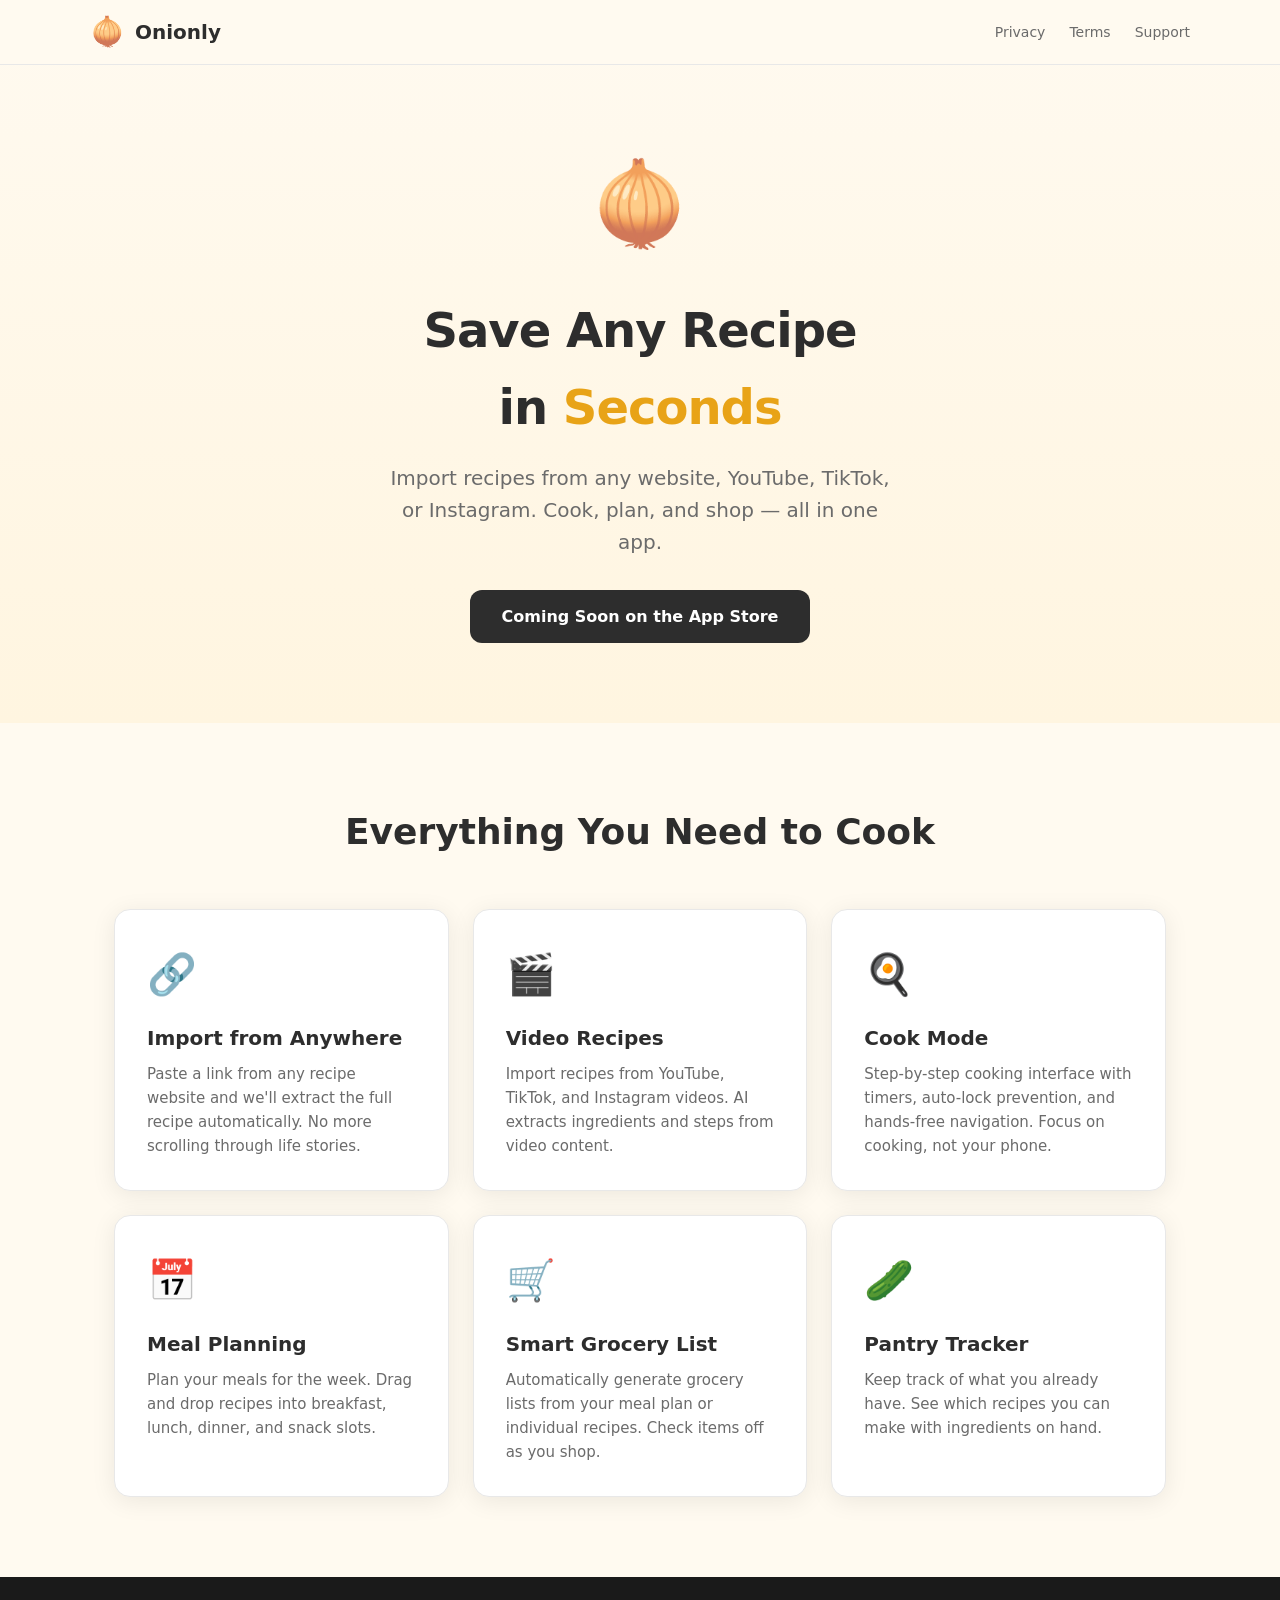
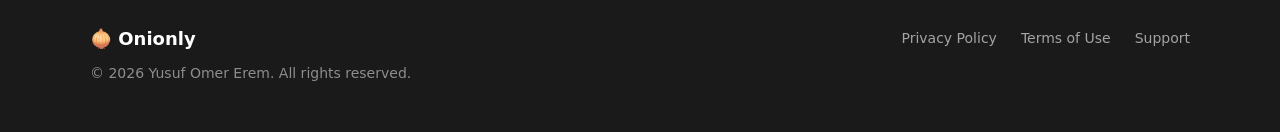
==== index.html @ fd92b1dc "Initial landing page with privacy policy, terms, and support Apple-compliant privacy policy and term" ====
<!DOCTYPE html>
<html lang="en">
<head>
    <meta charset="UTF-8">
    <meta name="viewport" content="width=device-width, initial-scale=1.0">
    <title>Onionly - Save Any Recipe in Seconds</title>
    <meta name="description" content="Import recipes from any website, YouTube, TikTok, or Instagram with one tap. Cook mode, meal planning, grocery lists, and more.">
    <link rel="stylesheet" href="css/style.css">
    <link rel="icon" href="data:image/svg+xml,<svg xmlns='http://www.w3.org/2000/svg' viewBox='0 0 100 100'><text y='.9em' font-size='90'>&#x1f9c5;</text></svg>">
</head>
<body>
    <nav class="nav">
        <div class="nav-inner">
            <a href="index.html" class="nav-brand">
                <span>&#x1f9c5;</span> Onionly
            </a>
            <ul class="nav-links">
                <li><a href="privacy.html">Privacy</a></li>
                <li><a href="terms.html">Terms</a></li>
                <li><a href="support.html">Support</a></li>
            </ul>
        </div>
    </nav>

    <section class="hero">
        <div class="hero-inner">
            <div class="hero-icon">&#x1f9c5;</div>
            <h1>Save Any Recipe<br>in <span class="accent">Seconds</span></h1>
            <p>Import recipes from any website, YouTube, TikTok, or Instagram. Cook, plan, and shop — all in one app.</p>
            <div class="badge-placeholder">Coming Soon on the App Store</div>
        </div>
    </section>

    <section class="features">
        <h2>Everything You Need to Cook</h2>
        <div class="features-grid">
            <div class="feature-card">
                <div class="feature-icon">&#x1f517;</div>
                <h3>Import from Anywhere</h3>
                <p>Paste a link from any recipe website and we'll extract the full recipe automatically. No more scrolling through life stories.</p>
            </div>
            <div class="feature-card">
                <div class="feature-icon">&#x1f3ac;</div>
                <h3>Video Recipes</h3>
                <p>Import recipes from YouTube, TikTok, and Instagram videos. AI extracts ingredients and steps from video content.</p>
            </div>
            <div class="feature-card">
                <div class="feature-icon">&#x1f373;</div>
                <h3>Cook Mode</h3>
                <p>Step-by-step cooking interface with timers, auto-lock prevention, and hands-free navigation. Focus on cooking, not your phone.</p>
            </div>
            <div class="feature-card">
                <div class="feature-icon">&#x1f4c5;</div>
                <h3>Meal Planning</h3>
                <p>Plan your meals for the week. Drag and drop recipes into breakfast, lunch, dinner, and snack slots.</p>
            </div>
            <div class="feature-card">
                <div class="feature-icon">&#x1f6d2;</div>
                <h3>Smart Grocery List</h3>
                <p>Automatically generate grocery lists from your meal plan or individual recipes. Check items off as you shop.</p>
            </div>
            <div class="feature-card">
                <div class="feature-icon">&#x1f952;</div>
                <h3>Pantry Tracker</h3>
                <p>Keep track of what you already have. See which recipes you can make with ingredients on hand.</p>
            </div>
        </div>
    </section>

    <footer class="footer">
        <div class="footer-inner">
            <div class="footer-brand">
                &#x1f9c5; Onionly
                <p>&copy; 2026 Yusuf Omer Erem. All rights reserved.</p>
            </div>
            <ul class="footer-links">
                <li><a href="privacy.html">Privacy Policy</a></li>
                <li><a href="terms.html">Terms of Use</a></li>
                <li><a href="support.html">Support</a></li>
            </ul>
        </div>
    </footer>
</body>
</html>
---- css/style.css ----
:root {
    --primary: #E8A317;
    --primary-dark: #C88B12;
    --primary-light: #F5C84C;
    --bg: #FFFAF0;
    --bg-dark: #1A1A1A;
    --text: #2D2D2D;
    --text-secondary: #6B6B6B;
    --text-light: #FFFFFF;
    --surface: #FFFFFF;
    --border: #E8E8E8;
    --radius: 16px;
    --shadow: 0 4px 24px rgba(0, 0, 0, 0.08);
}

* {
    margin: 0;
    padding: 0;
    box-sizing: border-box;
}

html {
    scroll-behavior: smooth;
}

body {
    font-family: -apple-system, 'SF Pro Rounded', 'SF Pro Display', system-ui, sans-serif;
    color: var(--text);
    background: var(--bg);
    line-height: 1.6;
    -webkit-font-smoothing: antialiased;
}

a {
    color: var(--primary-dark);
    text-decoration: none;
}

a:hover {
    text-decoration: underline;
}

/* Navigation */
.nav {
    position: fixed;
    top: 0;
    left: 0;
    right: 0;
    background: rgba(255, 250, 240, 0.9);
    backdrop-filter: blur(20px);
    -webkit-backdrop-filter: blur(20px);
    border-bottom: 1px solid var(--border);
    z-index: 100;
    padding: 0 24px;
}

.nav-inner {
    max-width: 1100px;
    margin: 0 auto;
    display: flex;
    align-items: center;
    justify-content: space-between;
    height: 64px;
}

.nav-brand {
    display: flex;
    align-items: center;
    gap: 10px;
    font-size: 20px;
    font-weight: 700;
    color: var(--text);
    text-decoration: none;
}

.nav-brand:hover {
    text-decoration: none;
}

.nav-brand span {
    font-size: 28px;
}

.nav-links {
    display: flex;
    gap: 24px;
    list-style: none;
}

.nav-links a {
    color: var(--text-secondary);
    font-size: 14px;
    font-weight: 500;
    transition: color 0.2s;
}

.nav-links a:hover {
    color: var(--primary-dark);
    text-decoration: none;
}

/* Hero */
.hero {
    padding: 140px 24px 80px;
    text-align: center;
    background: linear-gradient(180deg, var(--bg) 0%, #FFF5E0 100%);
}

.hero-inner {
    max-width: 700px;
    margin: 0 auto;
}

.hero-icon {
    font-size: 80px;
    margin-bottom: 24px;
}

.hero h1 {
    font-size: 48px;
    font-weight: 800;
    letter-spacing: -1px;
    margin-bottom: 16px;
    color: var(--text);
}

.hero h1 .accent {
    color: var(--primary);
}

.hero p {
    font-size: 20px;
    color: var(--text-secondary);
    max-width: 500px;
    margin: 0 auto 32px;
}

.app-store-badge {
    display: inline-block;
    transition: transform 0.2s;
}

.app-store-badge:hover {
    transform: scale(1.05);
}

.app-store-badge img {
    height: 54px;
}

.badge-placeholder {
    display: inline-block;
    padding: 14px 32px;
    background: var(--text);
    color: var(--text-light);
    border-radius: 12px;
    font-weight: 600;
    font-size: 16px;
}

/* Features */
.features {
    padding: 80px 24px;
    max-width: 1100px;
    margin: 0 auto;
}

.features h2 {
    text-align: center;
    font-size: 36px;
    font-weight: 700;
    margin-bottom: 48px;
}

.features-grid {
    display: grid;
    grid-template-columns: repeat(auto-fit, minmax(280px, 1fr));
    gap: 24px;
}

.feature-card {
    background: var(--surface);
    border: 1px solid var(--border);
    border-radius: var(--radius);
    padding: 32px;
    box-shadow: var(--shadow);
    transition: transform 0.2s;
}

.feature-card:hover {
    transform: translateY(-4px);
}

.feature-icon {
    font-size: 40px;
    margin-bottom: 16px;
}

.feature-card h3 {
    font-size: 20px;
    font-weight: 700;
    margin-bottom: 8px;
}

.feature-card p {
    color: var(--text-secondary);
    font-size: 15px;
}

/* Footer */
.footer {
    background: var(--bg-dark);
    color: var(--text-light);
    padding: 48px 24px;
}

.footer-inner {
    max-width: 1100px;
    margin: 0 auto;
    display: flex;
    justify-content: space-between;
    align-items: flex-start;
    flex-wrap: wrap;
    gap: 32px;
}

.footer-brand {
    font-size: 18px;
    font-weight: 700;
}

.footer-brand p {
    color: rgba(255, 255, 255, 0.5);
    font-size: 14px;
    font-weight: 400;
    margin-top: 8px;
}

.footer-links {
    display: flex;
    gap: 24px;
    list-style: none;
}

.footer-links a {
    color: rgba(255, 255, 255, 0.6);
    font-size: 14px;
    transition: color 0.2s;
}

.footer-links a:hover {
    color: white;
    text-decoration: none;
}

/* Legal pages */
.legal {
    padding: 120px 24px 80px;
    max-width: 760px;
    margin: 0 auto;
}

.legal h1 {
    font-size: 36px;
    font-weight: 700;
    margin-bottom: 8px;
}

.legal .updated {
    color: var(--text-secondary);
    font-size: 14px;
    margin-bottom: 40px;
}

.legal h2 {
    font-size: 22px;
    font-weight: 700;
    margin-top: 36px;
    margin-bottom: 12px;
}

.legal h3 {
    font-size: 18px;
    font-weight: 600;
    margin-top: 24px;
    margin-bottom: 8px;
}

.legal p, .legal li {
    color: var(--text-secondary);
    font-size: 15px;
    line-height: 1.7;
    margin-bottom: 12px;
}

.legal ul {
    padding-left: 24px;
    margin-bottom: 16px;
}

.legal li {
    margin-bottom: 6px;
}

/* Support page */
.support {
    padding: 120px 24px 80px;
    max-width: 760px;
    margin: 0 auto;
}

.support h1 {
    font-size: 36px;
    font-weight: 700;
    margin-bottom: 8px;
}

.support .subtitle {
    color: var(--text-secondary);
    font-size: 18px;
    margin-bottom: 40px;
}

.support h2 {
    font-size: 22px;
    font-weight: 700;
    margin-top: 36px;
    margin-bottom: 16px;
}

.support-card {
    background: var(--surface);
    border: 1px solid var(--border);
    border-radius: var(--radius);
    padding: 24px;
    margin-bottom: 16px;
}

.support-card h3 {
    font-size: 16px;
    font-weight: 600;
    margin-bottom: 8px;
}

.support-card p {
    color: var(--text-secondary);
    font-size: 15px;
}

.contact-email {
    display: inline-block;
    padding: 14px 28px;
    background: var(--primary);
    color: white;
    border-radius: 12px;
    font-weight: 600;
    font-size: 16px;
    margin-top: 8px;
    transition: background 0.2s;
}

.contact-email:hover {
    background: var(--primary-dark);
    text-decoration: none;
}

/* Responsive */
@media (max-width: 768px) {
    .hero h1 {
        font-size: 32px;
    }

    .hero p {
        font-size: 17px;
    }

    .features h2 {
        font-size: 28px;
    }

    .footer-inner {
        flex-direction: column;
        align-items: center;
        text-align: center;
    }

    .nav-links {
        gap: 16px;
    }

    .nav-links a {
        font-size: 13px;
    }
}
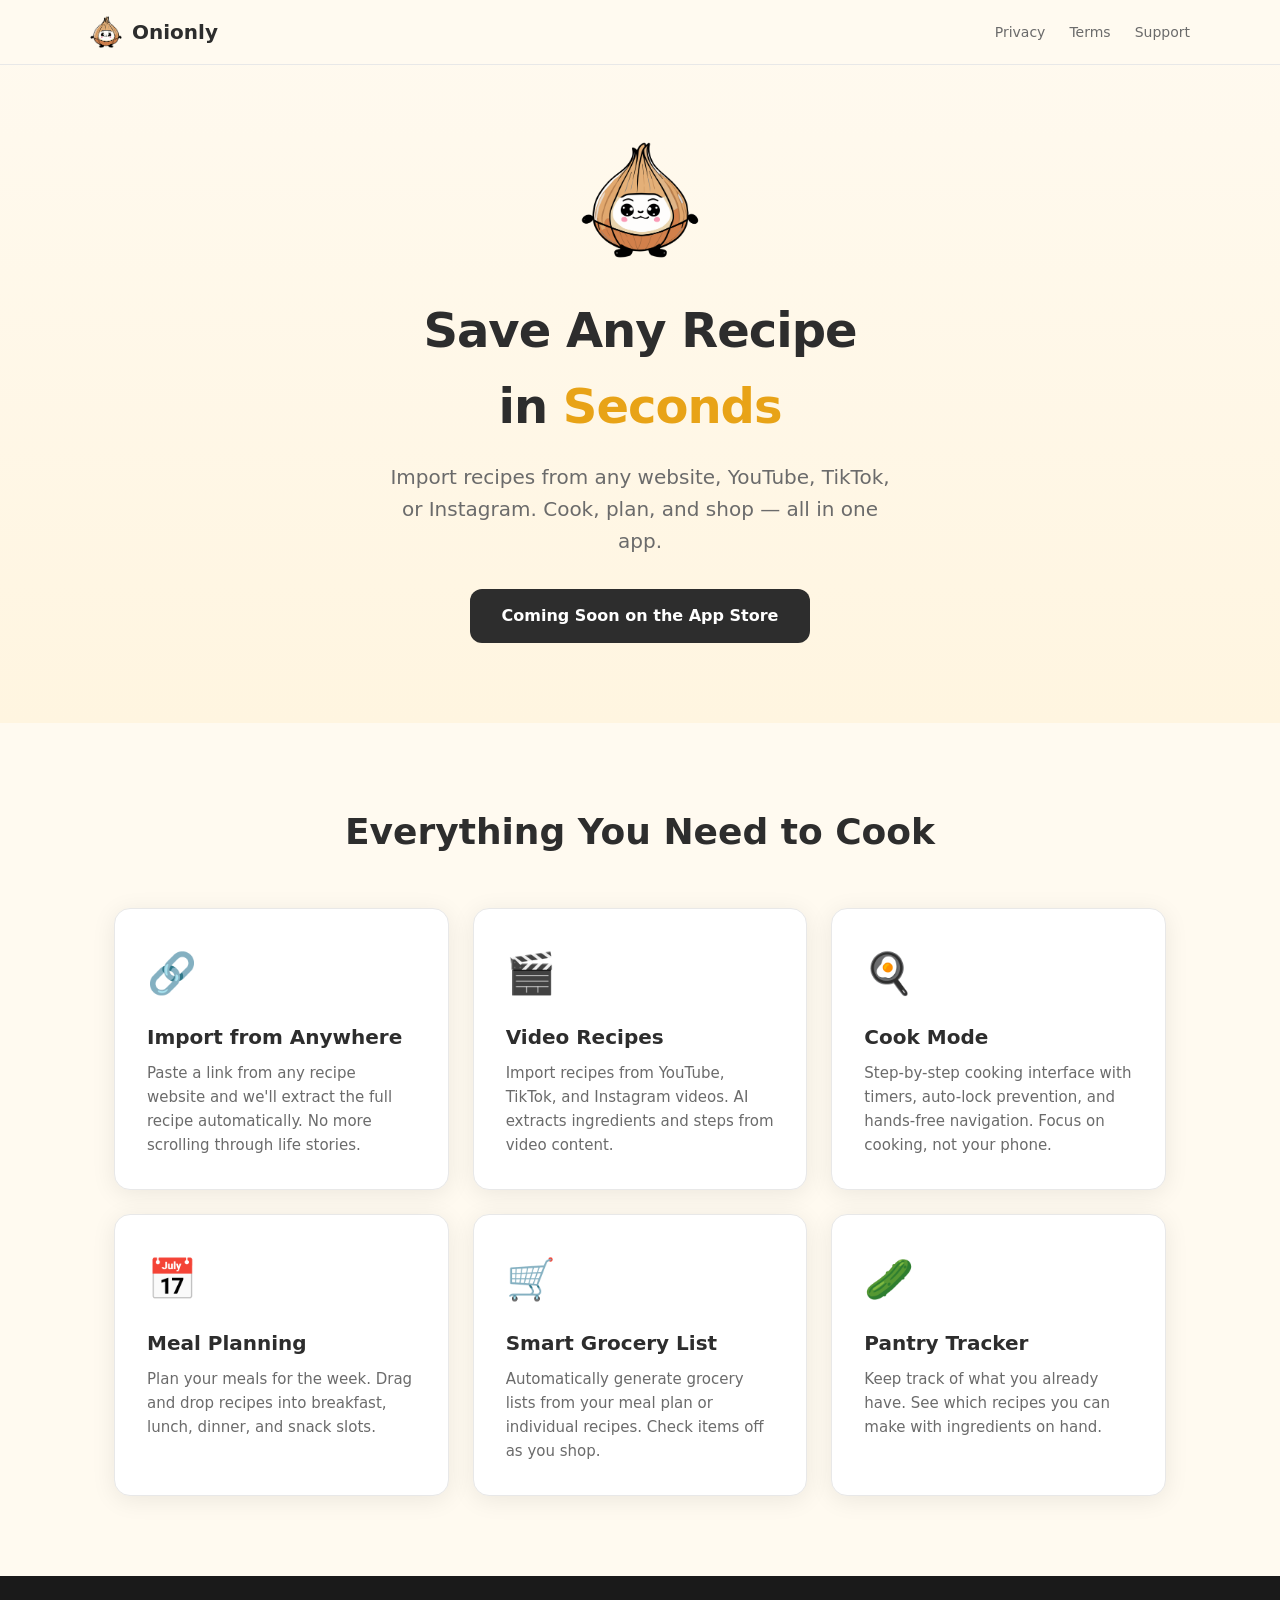
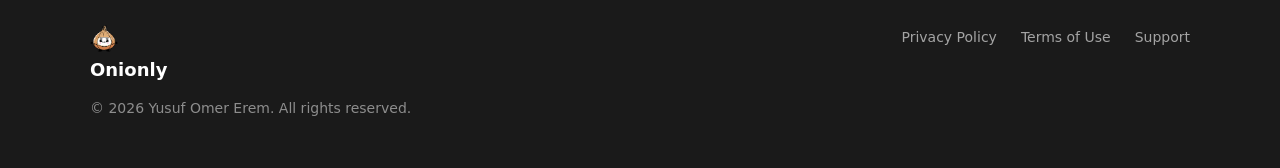
==== commit 54bebe18: "Add app logo and favicon across all pages - Replace emoji icons with OnionLogo.png in nav, hero, and" ====
--- a/index.html
+++ b/index.html
@@ -6,13 +6,13 @@
     <title>Onionly - Save Any Recipe in Seconds</title>
     <meta name="description" content="Import recipes from any website, YouTube, TikTok, or Instagram with one tap. Cook mode, meal planning, grocery lists, and more.">
     <link rel="stylesheet" href="css/style.css">
-    <link rel="icon" href="data:image/svg+xml,<svg xmlns='http://www.w3.org/2000/svg' viewBox='0 0 100 100'><text y='.9em' font-size='90'>&#x1f9c5;</text></svg>">
+    <link rel="icon" href="img/appicon.png" type="image/png">
 </head>
 <body>
     <nav class="nav">
         <div class="nav-inner">
             <a href="index.html" class="nav-brand">
-                <span>&#x1f9c5;</span> Onionly
+                <img src="img/logo.png" alt="Onionly" class="nav-logo"> Onionly
             </a>
             <ul class="nav-links">
                 <li><a href="privacy.html">Privacy</a></li>
@@ -24,7 +24,7 @@
 
     <section class="hero">
         <div class="hero-inner">
-            <div class="hero-icon">&#x1f9c5;</div>
+            <img src="img/logo.png" alt="Onionly Mascot" class="hero-logo">
             <h1>Save Any Recipe<br>in <span class="accent">Seconds</span></h1>
             <p>Import recipes from any website, YouTube, TikTok, or Instagram. Cook, plan, and shop — all in one app.</p>
             <div class="badge-placeholder">Coming Soon on the App Store</div>
@@ -70,7 +70,7 @@
     <footer class="footer">
         <div class="footer-inner">
             <div class="footer-brand">
-                &#x1f9c5; Onionly
+                <img src="img/logo.png" alt="Onionly" class="footer-logo"> Onionly
                 <p>&copy; 2026 Yusuf Omer Erem. All rights reserved.</p>
             </div>
             <ul class="footer-links">
--- a/css/style.css
+++ b/css/style.css
@@ -77,8 +77,10 @@
     text-decoration: none;
 }
 
-.nav-brand span {
-    font-size: 28px;
+.nav-logo {
+    height: 32px;
+    width: 32px;
+    object-fit: contain;
 }
 
 .nav-links {
@@ -111,8 +113,10 @@
     margin: 0 auto;
 }
 
-.hero-icon {
-    font-size: 80px;
+.hero-logo {
+    height: 120px;
+    width: 120px;
+    object-fit: contain;
     margin-bottom: 24px;
 }
 
@@ -227,6 +231,18 @@
 .footer-brand {
     font-size: 18px;
     font-weight: 700;
+    display: flex;
+    flex-direction: column;
+    align-items: flex-start;
+    gap: 4px;
+}
+
+.footer-logo {
+    height: 28px;
+    width: 28px;
+    object-fit: contain;
+    vertical-align: middle;
+    margin-right: 6px;
 }
 
 .footer-brand p {
